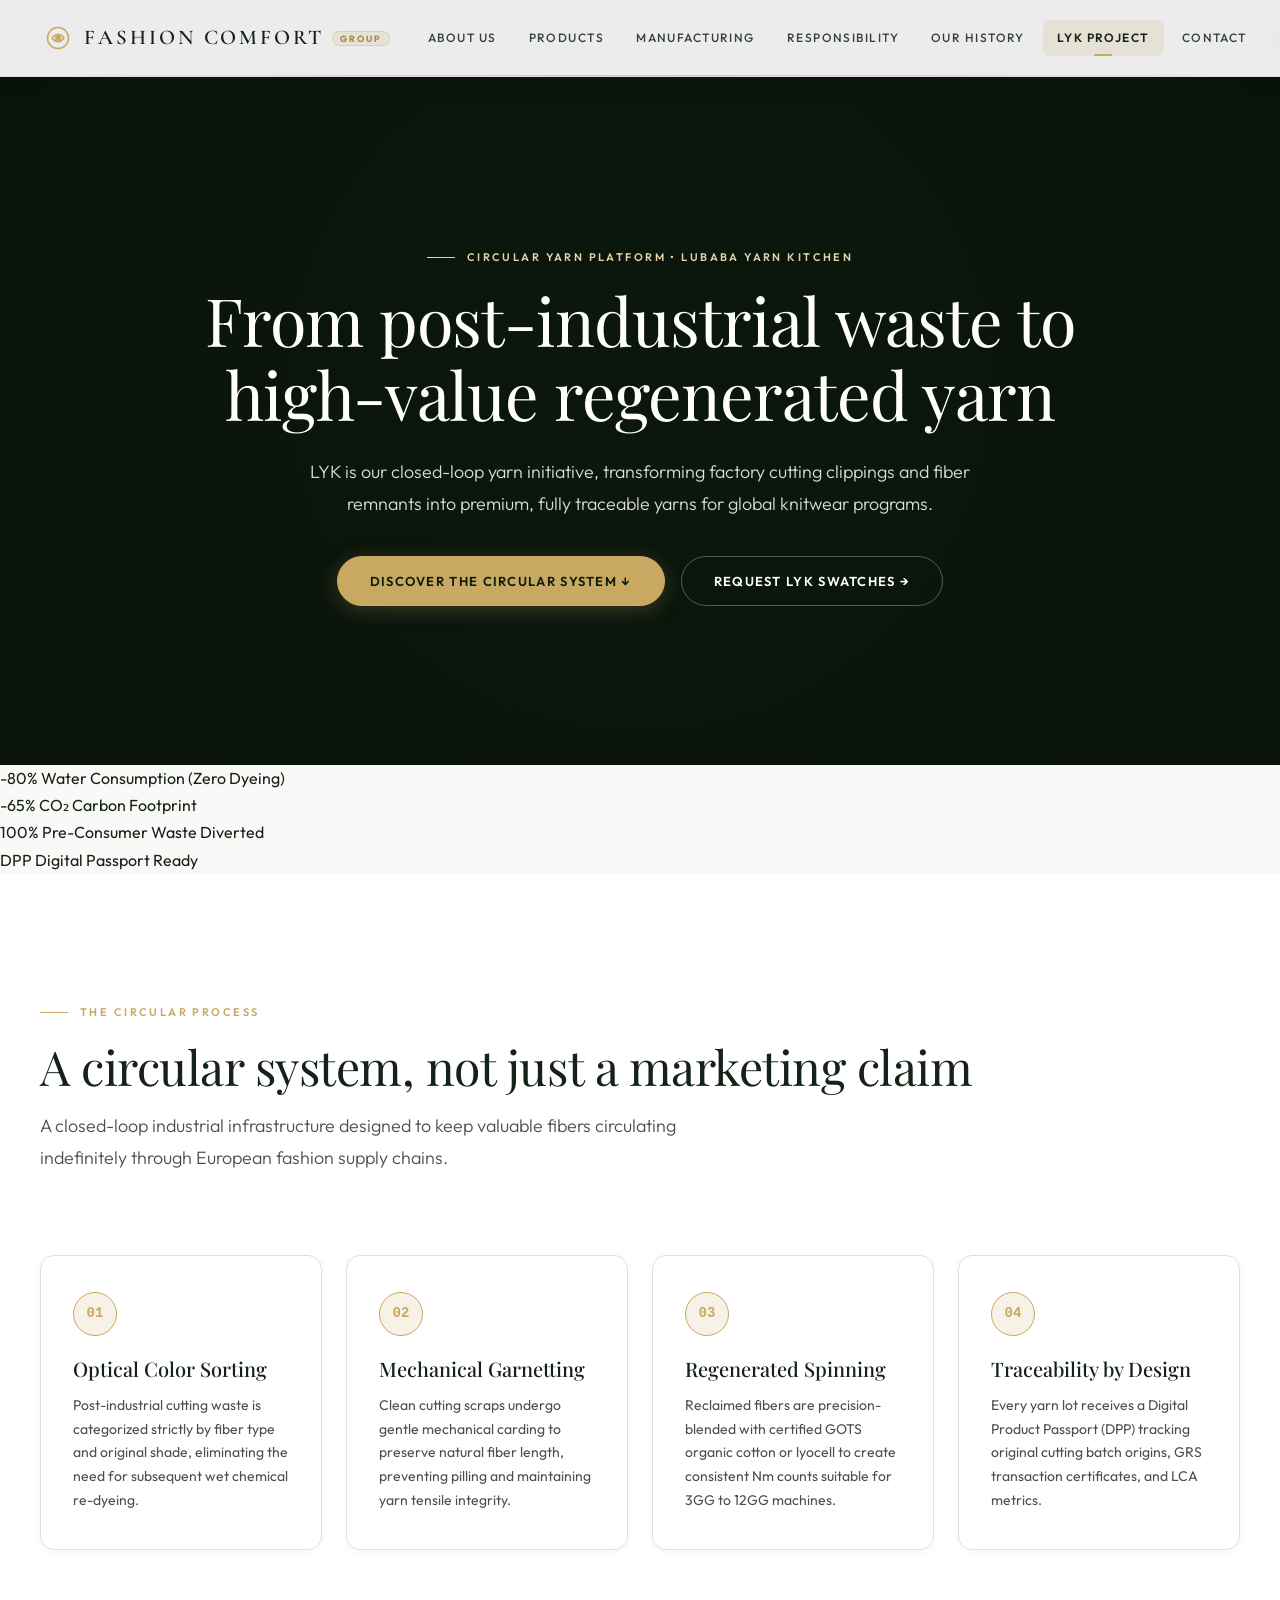
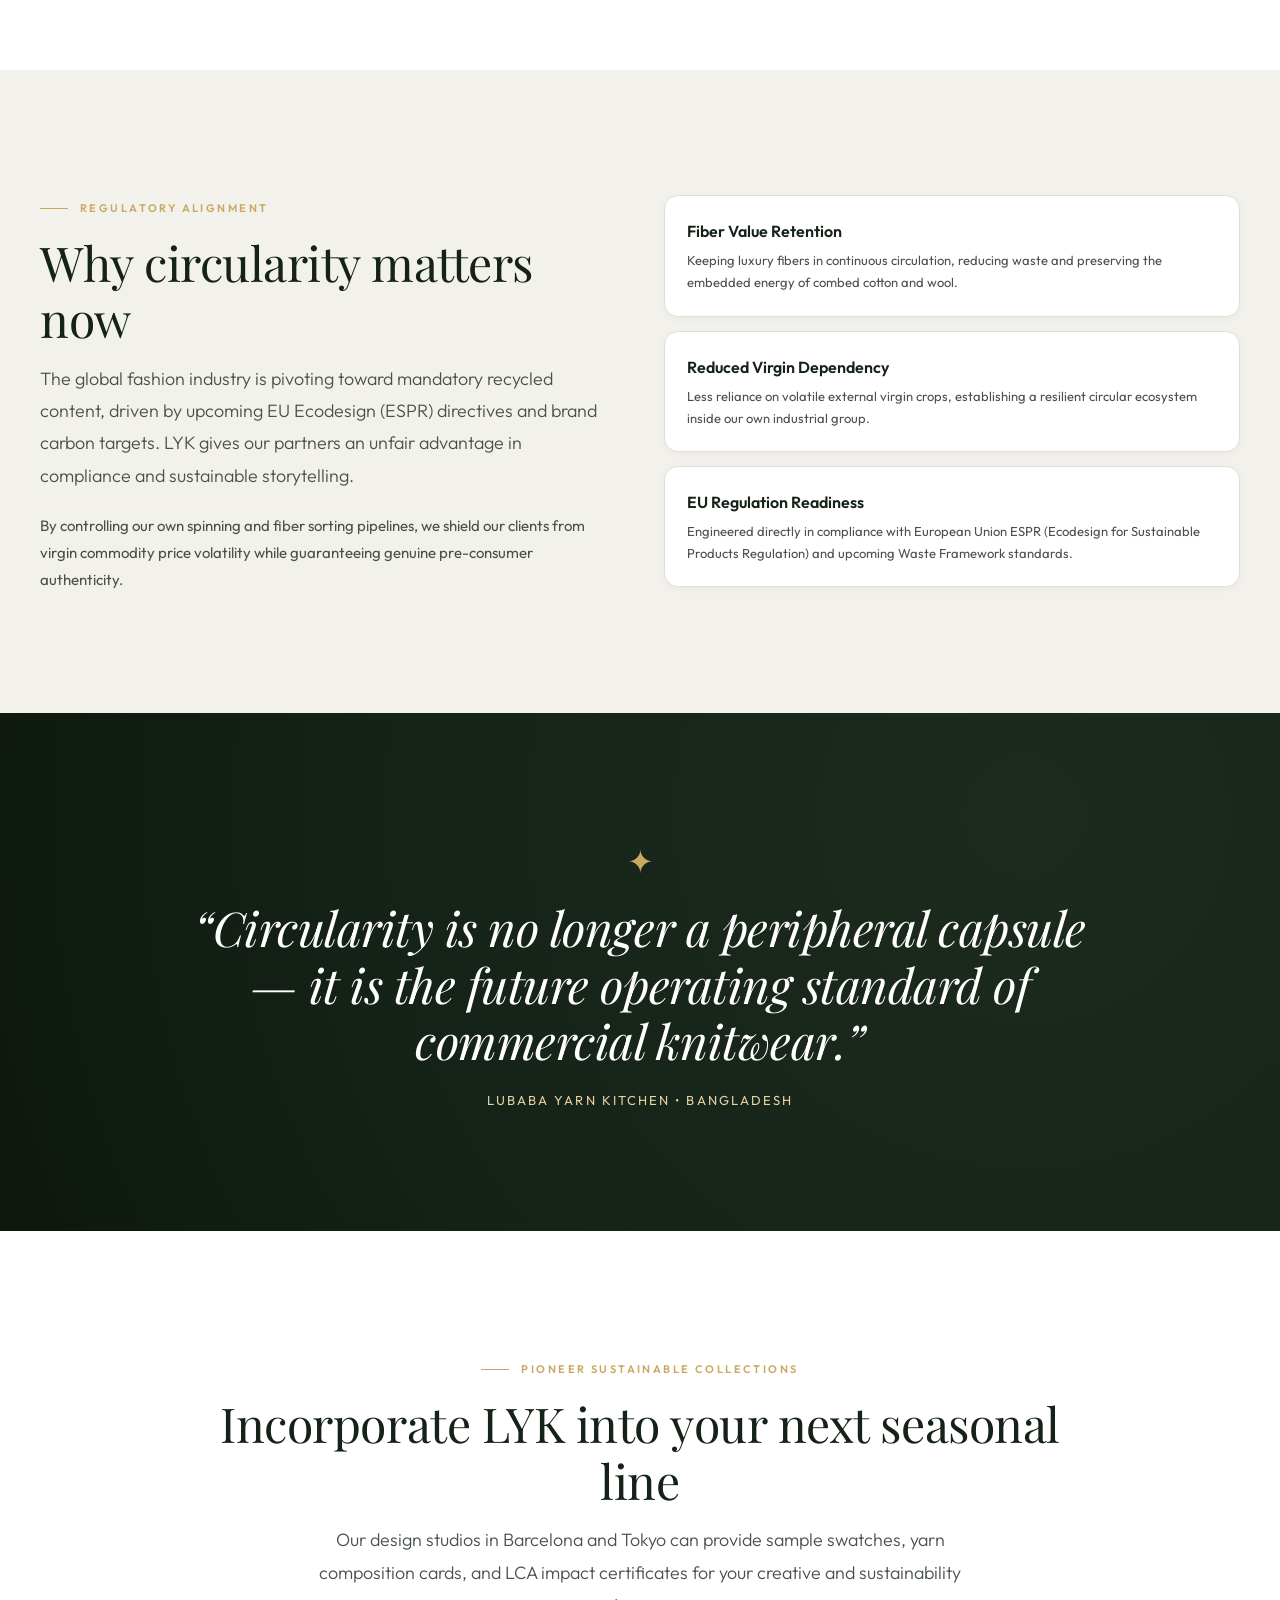
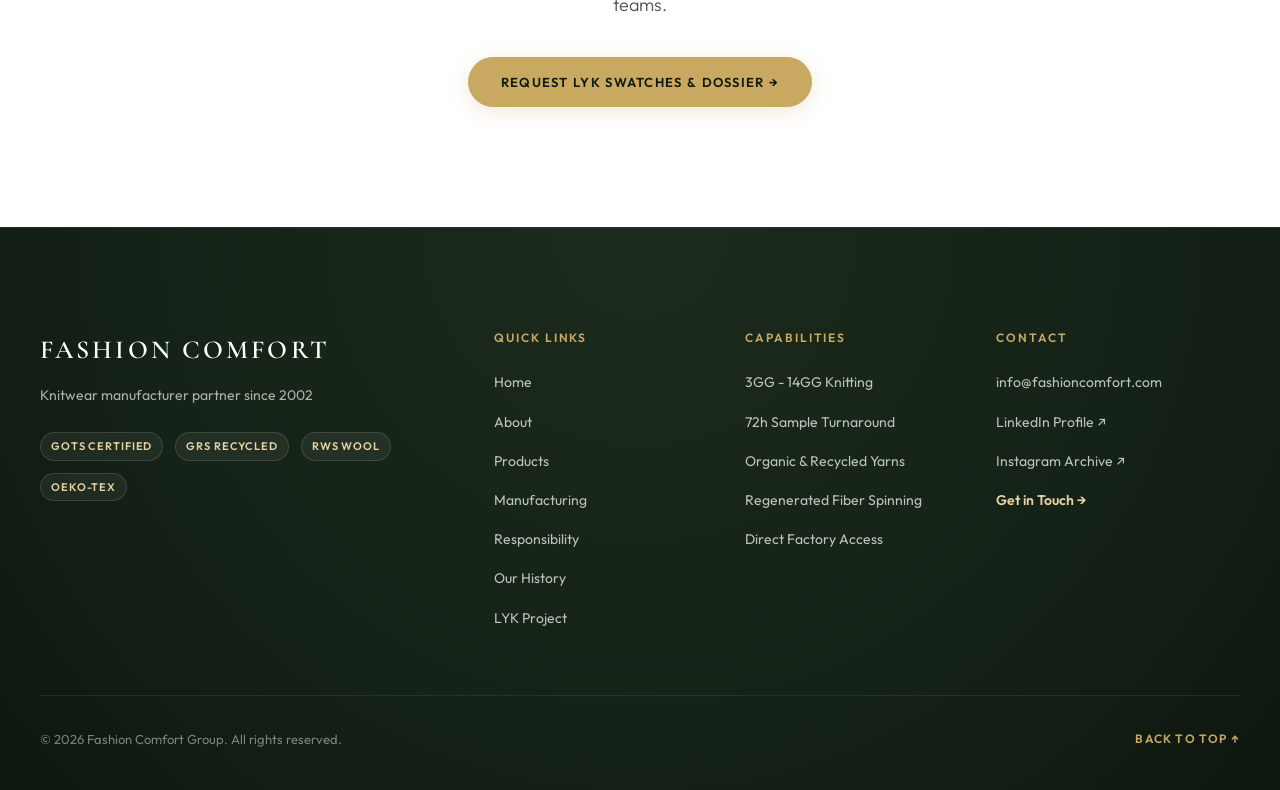
==== LYK Project/index.html @ 7d70deb2 "feat: initialize project structure with multi-page layout, assets, and localization data" ====
<!DOCTYPE html>
<html lang="en">
<head>
  <meta charset="utf-8">
  <meta name="viewport" content="width=device-width, initial-scale=1.0">
  <title>LYK Project | Circular Regenerated Yarn Platform | Fashion Comfort Group</title>
  <meta name="description" content="LYK (Lubaba Yarn Kitchen) — our circular yarn platform transforming post-industrial textile waste into premium, traceable regenerated yarns for global knitwear brands.">
  <link rel="preconnect" href="https://fonts.googleapis.com">
  <link rel="preconnect" href="https://fonts.gstatic.com" crossorigin="">
  <link rel="stylesheet" href="css/design-system.css">
  <style>
    .lyk-hero {
      position: relative;
      min-height: 85vh;
      display: flex;
      align-items: center;
      justify-content: center;
      padding: 160px var(--content-padding) 80px;
      overflow: hidden;
      background: #09130a;
      color: var(--white);
      text-align: center;
    }

    .lyk-hero-video {
      position: absolute;
      inset: 0;
      width: 100%;
      height: 100%;
      object-fit: cover;
      opacity: 0.45;
      z-index: 1;
    }

    .lyk-hero::after {
      content: '';
      position: absolute;
      inset: 0;
      background: radial-gradient(circle at center, rgba(13, 26, 15, 0.5) 0%, rgba(9, 19, 10, 0.9) 100%);
      z-index: 2;
    }

    .lyk-hero-content {
      position: relative;
      z-index: 10;
      max-width: 900px;
      margin: 0 auto;
    }

    .circle-step-badge {
      width: 44px;
      height: 44px;
      border-radius: 50%;
      background: rgba(201, 169, 97, 0.15);
      border: 1px solid var(--gold);
      color: var(--gold);
      display: flex;
      align-items: center;
      justify-content: center;
      font-family: var(--font-mono);
      font-size: 14px;
      font-weight: 700;
      margin-bottom: 16px;
    }
  </style>
</head>

<body data-base-path="">

  <!-- ============================================================ -->
  <!-- NAVIGATION -->
  <!-- ============================================================ -->
  <nav class="ds-nav static" id="navbar">
    <div class="ds-nav-inner">
      <a href="index.html" class="ds-nav-logo-wrap">
        <span class="ds-nav-emblem">
          <svg viewBox="0 0 24 24" fill="none" stroke="currentColor" stroke-width="1.5">
            <circle cx="12" cy="12" r="9" stroke="var(--gold)" stroke-width="1.3"/>
            <path d="M7 12c1.4-2.4 3.2-3 5-3s3.6.6 5 3c-1.4 2.4-3.2 3-5 3s-3.6-.6-5-3z" stroke="var(--gold)" stroke-width="1.3"/>
            <circle cx="12" cy="12" r="1.8" fill="var(--gold)"/>
          </svg>
        </span>
        <span class="ds-nav-logo">Fashion Comfort <span class="ds-logo-sub">GROUP</span></span>
      </a>
      <ul class="ds-nav-links">
        <li><a href="index.html#about" class="ds-nav-link" data-i18n="nav.about">About Us</a></li>
        <li><a href="products.html" class="ds-nav-link" data-i18n="nav.products">Products</a></li>
        <li><a href="manufacturing.html" class="ds-nav-link" data-i18n="nav.manufacturing">Manufacturing</a></li>
        <li><a href="responsibility.html" class="ds-nav-link" data-i18n="nav.responsibility">Responsibility</a></li>
        <li><a href="our-history.html" class="ds-nav-link" data-i18n="nav.history">Our History</a></li>
        <li><a href="lyk.html" class="ds-nav-link active" data-i18n="nav.lyk">LYK Project</a></li>
        <li><a href="index.html#contact" class="ds-nav-link" data-i18n="nav.contact">Contact</a></li>
      </ul>
      <div class="ds-nav-actions">
        <a href="index.html#contact" class="ds-nav-cta">Inquire <span>→</span></a>
        <div class="ds-nav-langs">
          <button class="ds-lang-btn active" onclick="i18n.switchLanguage('en')" data-lang="en">
            <span class="lang-flag"><svg viewBox="0 0 60 30"><clipPath id="sl_en"><circle cx="30" cy="15" r="15"></circle></clipPath><rect width="60" height="30" fill="#012169"></rect><path d="M0,0 L60,30 M60,0 L0,30" stroke="#fff" stroke-width="6"></path><path d="M0,0 L60,30 M60,0 L0,30" stroke="#C8102E" stroke-width="4" clip-path="url(#sl_en)"></path><path d="M30,0V30 M0,15H60" stroke="#fff" stroke-width="10"></path><path d="M30,0V30 M0,15H60" stroke="#C8102E" stroke-width="6"></path></svg></span>
            <span class="lang-code">EN</span>
          </button>
          <button class="ds-lang-btn" onclick="i18n.switchLanguage('es')" data-lang="es">
            <span class="lang-flag"><svg viewBox="0 0 6 4"><rect width="6" height="4" fill="#c60b1e"></rect><rect y="1" width="6" height="2" fill="#ffc400"></rect></svg></span>
            <span class="lang-code">ES</span>
          </button>
          <button class="ds-lang-btn" onclick="i18n.switchLanguage('ja')" data-lang="ja">
            <span class="lang-flag"><svg viewBox="0 0 60 40"><rect width="60" height="40" fill="#fff"></rect><circle cx="30" cy="20" r="12" fill="#bc002d"></circle></svg></span>
            <span class="lang-code">JA</span>
          </button>
        </div>
      </div>
    </div>
  </nav>

  <!-- ============================================================ -->
  <!-- HERO SECTION -->
  <!-- ============================================================ -->
  <header class="lyk-hero">
    <video class="lyk-hero-video" autoplay muted loop playsinline>
      <source src="media/LYK-hero-video.mp4" type="video/mp4">
    </video>
    <div class="lyk-hero-content">
      <div class="ds-eyebrow ds-eyebrow--white" data-i18n="lyk.hero_subtitle">CIRCULAR YARN PLATFORM &bull; LUBABA YARN KITCHEN</div>
      <h1 class="ds-h1" style="color:white;" data-i18n="lyk.hero_h1">From post-industrial waste to high-value regenerated yarn</h1>
      <p class="ds-lead" style="color:rgba(255,255,255,0.85);margin:0 auto 36px;" data-i18n="lyk.hero_intro">LYK is our closed-loop yarn initiative, transforming factory cutting clippings and fiber remnants into premium, fully traceable yarns for global knitwear programs.</p>
      <div class="hero-actions">
        <a href="#system" class="ds-btn ds-btn--gold ds-btn--pill">Discover the Circular System ↓</a>
        <a href="index.html#contact" class="ds-btn ds-btn--ghost-white ds-btn--pill">Request LYK Swatches →</a>
      </div>
    </div>
  </header>

  <!-- ============================================================ -->
  <!-- STATS RIBBON -->
  <!-- ============================================================ -->
  <div class="stats-strip">
    <div class="stats-strip-inner">
      <div>
        <span class="stat-number">-80%</span>
        <span class="stat-label">Water Consumption (Zero Dyeing)</span>
      </div>
      <div>
        <span class="stat-number">-65%</span>
        <span class="stat-label">CO₂ Carbon Footprint</span>
      </div>
      <div>
        <span class="stat-number">100%</span>
        <span class="stat-label">Pre-Consumer Waste Diverted</span>
      </div>
      <div>
        <span class="stat-number">DPP</span>
        <span class="stat-label">Digital Passport Ready</span>
      </div>
    </div>
  </div>

  <!-- ============================================================ -->
  <!-- THE CIRCULAR SYSTEM -->
  <!-- ============================================================ -->
  <section id="system" class="ds-section ds-section--white">
    <div class="ds-container">
      <div class="ds-section-header">
        <div class="ds-eyebrow" data-i18n="lyk.section_system">THE CIRCULAR PROCESS</div>
        <h2 class="ds-h2" data-i18n="lyk.diff_title">A circular system, not just a marketing claim</h2>
        <p class="ds-lead">A closed-loop industrial infrastructure designed to keep valuable fibers circulating indefinitely through European fashion supply chains.</p>
      </div>

      <div class="ds-grid-4">
        <div class="ds-card">
          <div class="circle-step-badge">01</div>
          <h4 class="ds-card-title" data-i18n="lyk.diff_1_title">Optical Color Sorting</h4>
          <p class="ds-card-text">Post-industrial cutting waste is categorized strictly by fiber type and original shade, eliminating the need for subsequent wet chemical re-dyeing.</p>
        </div>
        <div class="ds-card">
          <div class="circle-step-badge">02</div>
          <h4 class="ds-card-title">Mechanical Garnetting</h4>
          <p class="ds-card-text">Clean cutting scraps undergo gentle mechanical carding to preserve natural fiber length, preventing pilling and maintaining yarn tensile integrity.</p>
        </div>
        <div class="ds-card">
          <div class="circle-step-badge">03</div>
          <h4 class="ds-card-title" data-i18n="lyk.diff_3_title">Regenerated Spinning</h4>
          <p class="ds-card-text">Reclaimed fibers are precision-blended with certified GOTS organic cotton or lyocell to create consistent Nm counts suitable for 3GG to 12GG machines.</p>
        </div>
        <div class="ds-card">
          <div class="circle-step-badge">04</div>
          <h4 class="ds-card-title" data-i18n="lyk.diff_2_title">Traceability by Design</h4>
          <p class="ds-card-text">Every yarn lot receives a Digital Product Passport (DPP) tracking original cutting batch origins, GRS transaction certificates, and LCA metrics.</p>
        </div>
      </div>
    </div>
  </section>

  <!-- ============================================================ -->
  <!-- WHY THIS MATTERS (REGULATION & CONTEXT) -->
  <!-- ============================================================ -->
  <section class="ds-section ds-section--stone">
    <div class="ds-container">
      <div class="ds-grid-2">
        <div>
          <div class="ds-eyebrow" data-i18n="lyk.section_context">Regulatory Alignment</div>
          <h2 class="ds-h2" data-i18n="lyk.matters_title">Why circularity matters now</h2>
          <p class="ds-lead" style="margin-bottom:20px;" data-i18n="lyk.problem_text">The global fashion industry is pivoting toward mandatory recycled content, driven by upcoming EU Ecodesign (ESPR) directives and brand carbon targets. LYK gives our partners an unfair advantage in compliance and sustainable storytelling.</p>
          <p class="ds-body">By controlling our own spinning and fiber sorting pipelines, we shield our clients from virgin commodity price volatility while guaranteeing genuine pre-consumer authenticity.</p>
        </div>

        <div style="display:flex;flex-direction:column;gap:14px;">
          <div class="ds-card" style="padding:22px;">
            <h4 style="font-size:16px;font-weight:600;color:var(--primary);margin-bottom:4px;" data-i18n="lyk.matters_1_title">Fiber Value Retention</h4>
            <p style="font-size:13px;color:var(--text-secondary);" data-i18n="lyk.matters_1_text">Keeping luxury fibers in continuous circulation, reducing waste and preserving the embedded energy of combed cotton and wool.</p>
          </div>
          <div class="ds-card" style="padding:22px;">
            <h4 style="font-size:16px;font-weight:600;color:var(--primary);margin-bottom:4px;" data-i18n="lyk.matters_2_title">Reduced Virgin Dependency</h4>
            <p style="font-size:13px;color:var(--text-secondary);" data-i18n="lyk.matters_2_text">Less reliance on volatile external virgin crops, establishing a resilient circular ecosystem inside our own industrial group.</p>
          </div>
          <div class="ds-card" style="padding:22px;">
            <h4 style="font-size:16px;font-weight:600;color:var(--primary);margin-bottom:4px;" data-i18n="lyk.matters_3_title">EU Regulation Readiness</h4>
            <p style="font-size:13px;color:var(--text-secondary);" data-i18n="lyk.matters_3_text">Engineered directly in compliance with European Union ESPR (Ecodesign for Sustainable Products Regulation) and upcoming Waste Framework standards.</p>
          </div>
        </div>
      </div>
    </div>
  </section>

  <!-- ============================================================ -->
  <!-- HIGHLIGHT QUOTE -->
  <!-- ============================================================ -->
  <section class="ds-section ds-section--dark" style="text-align:center;">
    <div class="ds-container-narrow">
      <div style="font-family:var(--font-display);font-size:32px;color:var(--gold);margin-bottom:12px;">✦</div>
      <h2 class="ds-h2" style="color:white;font-style:italic;">&#8220;Circularity is no longer a peripheral capsule — it is the future operating standard of commercial knitwear.&#8221;</h2>
      <p style="font-size:13px;letter-spacing:0.16em;text-transform:uppercase;color:var(--gold-light);margin-top:20px;">LUBABA YARN KITCHEN &bull; BANGLADESH</p>
    </div>
  </section>

  <!-- ============================================================ -->
  <!-- WORK WITH US CTA -->
  <!-- ============================================================ -->
  <section class="ds-section ds-section--white" style="text-align:center;">
    <div class="ds-container-narrow">
      <div class="ds-eyebrow">PIONEER SUSTAINABLE COLLECTIONS</div>
      <h2 class="ds-h2">Incorporate LYK into your next seasonal line</h2>
      <p class="ds-lead" style="margin:0 auto 36px;">Our design studios in Barcelona and Tokyo can provide sample swatches, yarn composition cards, and LCA impact certificates for your creative and sustainability teams.</p>
      <a href="index.html#contact" class="ds-btn ds-btn--gold ds-btn--pill">Request LYK Swatches &amp; Dossier →</a>
    </div>
  </section>

  <!-- ============================================================ -->
  <!-- FOOTER -->
  <!-- ============================================================ -->
  <footer class="ds-footer">
    <div class="ds-footer-inner">
      <div class="ds-footer-brand">
        <p class="ds-footer-logo">Fashion Comfort</p>
        <p class="ds-footer-tagline" data-i18n="footer.tagline">European &amp; international knitwear manufacturing partner established since 2002. Combining creative development with in-house industrial production.</p>
        <div class="ds-footer-badges">
          <span class="ds-footer-badge">GOTS Certified</span>
          <span class="ds-footer-badge">GRS Recycled</span>
          <span class="ds-footer-badge">RWS Wool</span>
          <span class="ds-footer-badge">OEKO-TEX</span>
        </div>
      </div>

      <div>
        <h4 class="ds-footer-heading" data-i18n="common.footer_quick_links">Quick Navigation</h4>
        <ul class="ds-footer-links">
          <li><a href="index.html" data-i18n="common.footer_home">Home</a></li>
          <li><a href="index.html#about" data-i18n="common.footer_about">About Us</a></li>
          <li><a href="products.html" data-i18n="nav.products">Selected Products</a></li>
          <li><a href="manufacturing.html" data-i18n="nav.manufacturing">Manufacturing Facility</a></li>
          <li><a href="responsibility.html" data-i18n="nav.responsibility">Responsibility &amp; ESG</a></li>
          <li><a href="our-history.html" data-i18n="nav.history">Our History</a></li>
          <li><a href="lyk.html" data-i18n="nav.lyk">LYK Circular Project</a></li>
        </ul>
      </div>

      <div>
        <h4 class="ds-footer-heading">Capabilities</h4>
        <ul class="ds-footer-links">
          <li><a href="manufacturing.html">3GG - 14GG Knitting</a></li>
          <li><a href="manufacturing.html">72h Sample Turnaround</a></li>
          <li><a href="responsibility.html">Organic &amp; Recycled Yarns</a></li>
          <li><a href="lyk.html">Regenerated Fiber Spinning</a></li>
          <li><a href="index.html#contact">Direct Factory Access</a></li>
        </ul>
      </div>

      <div>
        <h4 class="ds-footer-heading" data-i18n="common.footer_contact_title">Contact &amp; Connect</h4>
        <ul class="ds-footer-links">
          <li><a href="mailto:info@fashioncomfort.com">info@fashioncomfort.com</a></li>
          <li><a href="https://linkedin.com/company/fashion-comfort-group" target="_blank" rel="noopener">LinkedIn Profile ↗</a></li>
          <li><a href="https://instagram.com/fashioncomfortgroup" target="_blank" rel="noopener">Instagram Archive ↗</a></li>
          <li><a href="index.html#contact" style="color:var(--gold-light);font-weight:600;">Get in Touch →</a></li>
        </ul>
      </div>
    </div>

    <div class="ds-footer-bottom">
      <p data-i18n="footer.copyright">© 2026 Fashion Comfort Group. All rights reserved.</p>
      <a href="#navbar" class="ds-back-to-top">Back to top ↑</a>
    </div>
  </footer>

  <!-- Scripts -->
  <script src="js/main.js"></script>
  <script src="js/mobile-menu.js"></script>
</body>
</html>
---- LYK Project/css/design-system.css ----
/* ============================================================ */
/* FASHION COMFORT GROUP — MASTER LUXURY DESIGN SYSTEM          */
/* European Knitwear Manufacturing Partner Since 2002           */
/* ============================================================ */

@import url('https://fonts.googleapis.com/css2?family=Cormorant+Garamond:ital,wght@0,400;0,500;0,600;1,400;1,600&family=Outfit:wght@300;400;500;600;700&family=Playfair+Display:ital,wght@0,400;0,500;0,600;0,700;1,400;1,600&display=swap');

:root {
  /* Brand Palette */
  --primary: #152217;               /* Deepest Forest Noir */
  --primary-light: #1D2B1F;         /* Rich Alpine Forest */
  --primary-surface: #243527;       /* Soft Forest Slate */
  --charcoal: #2A382C;
  
  /* Luxury Accents */
  --gold: #C9A961;                  /* Champagne Gold */
  --gold-light: #E5D2A5;            /* Soft Cream Gold */
  --gold-dark: #A5863F;             /* Antique Burnished Gold */
  --gold-glow: rgba(201, 169, 97, 0.22);
  --gold-subtle: rgba(201, 169, 97, 0.08);

  /* Neutrals & Surfaces */
  --bg: #F9F9F7;                    /* Organic Pure Cream */
  --bg-stone: #F3F1EC;              /* Warm Alabaster */
  --bg-stone-dark: #EAE6DF;         /* Muted Pebble */
  --white: #FFFFFF;
  --black: #0B130C;

  /* Typography Colors */
  --text-primary: #152217;          /* Near-black Forest */
  --text-secondary: #485249;        /* Balanced Slate */
  --text-muted: #7E8780;            /* Soft Neutral */
  --text-inverse: #FFFFFF;
  --text-inverse-muted: rgba(255, 255, 255, 0.72);

  /* Borders & Dividers */
  --border: #E4DFD6;
  --border-light: rgba(228, 223, 214, 0.65);
  --border-dark: rgba(255, 255, 255, 0.12);
  --border-gold: rgba(201, 169, 97, 0.35);

  /* Fonts */
  --font-display: 'Playfair Display', Georgia, serif;
  --font-serif: 'Cormorant Garamond', Garamond, serif;
  --font-body: 'Outfit', -apple-system, BlinkMacSystemFont, sans-serif;
  --font-mono: 'SF Mono', Consolas, Monaco, monospace;

  /* Layout & Spacing (8px Grid) */
  --max-width: 1240px;
  --max-width-narrow: 920px;
  --content-padding: 40px;
  --space-2xs: 4px;
  --space-xs: 8px;
  --space-sm: 12px;
  --space-md: 16px;
  --space-lg: 24px;
  --space-xl: 32px;
  --space-2xl: 48px;
  --space-3xl: 80px;
  --space-4xl: 120px;

  /* Roundedness */
  --radius-xs: 4px;
  --radius-sm: 8px;
  --radius-md: 14px;
  --radius-lg: 20px;
  --radius-xl: 28px;
  --radius-pill: 9999px;

  /* Elevation & Shadows */
  --shadow-sm: 0 2px 8px rgba(21, 34, 23, 0.04);
  --shadow-md: 0 10px 30px -4px rgba(21, 34, 23, 0.07), 0 2px 8px -2px rgba(21, 34, 23, 0.04);
  --shadow-lg: 0 20px 48px -8px rgba(21, 34, 23, 0.10), 0 4px 16px -2px rgba(21, 34, 23, 0.04);
  --shadow-gold: 0 10px 32px -4px rgba(201, 169, 97, 0.32);
  --shadow-dark: 0 16px 40px rgba(0, 0, 0, 0.35);

  /* Transitions */
  --ease-spring: cubic-bezier(0.16, 1, 0.3, 1);
  --transition-fast: 0.2s ease;
  --transition-base: 0.35s var(--ease-spring);
  --transition-slow: 0.6s var(--ease-spring);
}

/* ============================================================ */
/* BASE RESETS & SCROLLBAR                                      */
/* ============================================================ */
*, *::before, *::after {
  margin: 0;
  padding: 0;
  box-sizing: border-box;
}

html {
  scroll-behavior: smooth;
  scroll-padding-top: 90px;
  -webkit-text-size-adjust: 100%;
}

body {
  font-family: var(--font-body);
  font-size: 16px;
  line-height: 1.7;
  color: var(--text-primary);
  background-color: var(--bg);
  -webkit-font-smoothing: antialiased;
  -moz-osx-font-smoothing: grayscale;
  overflow-x: hidden;
}

::selection {
  background-color: var(--gold);
  color: #0b130c;
}

img, video {
  max-width: 100%;
  height: auto;
  display: block;
}

a {
  color: inherit;
  text-decoration: none;
  transition: all var(--transition-fast);
}

button {
  font-family: inherit;
  border: none;
  background: none;
  cursor: pointer;
}

/* Custom Scrollbar */
::-webkit-scrollbar {
  width: 8px;
}
::-webkit-scrollbar-track {
  background: var(--bg-stone);
}
::-webkit-scrollbar-thumb {
  background: #C4BFB5;
  border-radius: 4px;
}
::-webkit-scrollbar-thumb:hover {
  background: var(--gold);
}

/* ============================================================ */
/* ============================================================ */
/* FULL-WIDTH MODERN LUXURY NAVIGATION                          */
/* ============================================================ */
.ds-nav {
  position: fixed;
  top: 0;
  left: 0;
  right: 0;
  width: 100%;
  z-index: 1000;
  padding: 0;
  border-radius: 0;
  transform: none;
  transition: background-color 0.35s cubic-bezier(0.16, 1, 0.3, 1),
              border-color 0.35s cubic-bezier(0.16, 1, 0.3, 1),
              box-shadow 0.35s cubic-bezier(0.16, 1, 0.3, 1),
              backdrop-filter 0.35s cubic-bezier(0.16, 1, 0.3, 1);
  backdrop-filter: blur(20px) saturate(180%);
  -webkit-backdrop-filter: blur(20px) saturate(180%);
}

/* Subtle Golden Edge Highlight Line at the very bottom */
.ds-nav::after {
  content: '';
  position: absolute;
  bottom: 0;
  left: 0;
  right: 0;
  height: 1px;
  background: linear-gradient(90deg, 
    transparent 0%, 
    rgba(201, 169, 97, 0.25) 20%, 
    rgba(201, 169, 97, 0.75) 50%, 
    rgba(201, 169, 97, 0.25) 80%, 
    transparent 100%);
  pointer-events: none;
  opacity: 0.55;
  transition: opacity 0.35s ease;
}

/* Hero transparent / dark glass state (Home & Dark Hero pages) */
.ds-nav:not(.static):not(.scrolled) {
  background: rgba(9, 19, 10, 0.68);
  border-bottom: 1px solid rgba(255, 255, 255, 0.09);
  box-shadow: 0 8px 32px rgba(0, 0, 0, 0.22);
}

.ds-nav:not(.static):not(.scrolled)::after {
  opacity: 0.5;
}

.ds-nav:not(.static):not(.scrolled) .ds-nav-logo {
  color: var(--white);
}

.ds-nav:not(.static):not(.scrolled) .ds-nav-link {
  color: rgba(255, 255, 255, 0.82);
}

.ds-nav:not(.static):not(.scrolled) .ds-nav-link:hover {
  color: #FFFFFF;
  background: rgba(255, 255, 255, 0.06);
}

.ds-nav:not(.static):not(.scrolled) .ds-nav-link.active {
  color: #FFFFFF;
  background: rgba(201, 169, 97, 0.16);
}

.ds-nav:not(.static):not(.scrolled) .ds-nav-langs {
  background: rgba(255, 255, 255, 0.06);
  border-color: rgba(255, 255, 255, 0.14);
}

.ds-nav:not(.static):not(.scrolled) .ds-lang-btn {
  color: rgba(255, 255, 255, 0.75);
}

.ds-nav:not(.static):not(.scrolled) .ds-lang-btn:hover {
  color: #FFFFFF;
}

.ds-nav:not(.static):not(.scrolled) .ds-lang-btn.active {
  background: var(--gold);
  color: #0E1810;
  box-shadow: 0 2px 8px rgba(0, 0, 0, 0.3);
}

.ds-nav:not(.static):not(.scrolled) .ds-hamburger {
  border-color: rgba(255, 255, 255, 0.2);
  background: rgba(255, 255, 255, 0.08);
}

.ds-nav:not(.static):not(.scrolled) .ds-hamburger span {
  background: var(--white);
}

/* Scrolled or Static State — Frosted Modern Luxury White Glass */
.ds-nav.scrolled,
.ds-nav.static {
  background: rgba(255, 255, 255, 0.92);
  border-bottom: 1px solid rgba(21, 34, 23, 0.08);
  box-shadow: 0 8px 30px -6px rgba(21, 34, 23, 0.07),
              0 1px 3px rgba(21, 34, 23, 0.02);
}

.ds-nav.scrolled::after,
.ds-nav.static::after {
  opacity: 0.85;
  background: linear-gradient(90deg, 
    transparent 0%, 
    rgba(201, 169, 97, 0.2) 15%, 
    rgba(201, 169, 97, 0.65) 50%, 
    rgba(201, 169, 97, 0.2) 85%, 
    transparent 100%);
}

.ds-nav.scrolled .ds-nav-logo,
.ds-nav.static .ds-nav-logo {
  color: var(--primary);
}

.ds-nav.scrolled .ds-nav-link,
.ds-nav.static .ds-nav-link {
  color: #334237;
}

.ds-nav.scrolled .ds-nav-link:hover,
.ds-nav.static .ds-nav-link:hover {
  color: var(--gold-dark);
  background: rgba(201, 169, 97, 0.1);
}

.ds-nav.scrolled .ds-nav-link.active,
.ds-nav.static .ds-nav-link.active {
  color: var(--primary);
  background: rgba(201, 169, 97, 0.16);
  font-weight: 600;
}

.ds-nav.scrolled .ds-nav-langs,
.ds-nav.static .ds-nav-langs {
  background: rgba(21, 34, 23, 0.04);
  border-color: rgba(21, 34, 23, 0.1);
}

.ds-nav.scrolled .ds-lang-btn,
.ds-nav.static .ds-lang-btn {
  color: #556358;
}

.ds-nav.scrolled .ds-lang-btn:hover,
.ds-nav.static .ds-lang-btn:hover {
  color: var(--primary);
}

.ds-nav.scrolled .ds-lang-btn.active,
.ds-nav.static .ds-lang-btn.active {
  background: var(--gold);
  color: #152217;
  font-weight: 700;
  box-shadow: 0 2px 8px rgba(201, 169, 97, 0.35);
}

.ds-nav.scrolled .ds-hamburger,
.ds-nav.static .ds-hamburger {
  border-color: rgba(21, 34, 23, 0.15);
  background: rgba(21, 34, 23, 0.04);
}

.ds-nav.scrolled .ds-hamburger span,
.ds-nav.static .ds-hamburger span {
  background: var(--text-primary);
}

/* Inner Layout */
.ds-nav-inner {
  max-width: 1440px;
  width: 100%;
  margin: 0 auto;
  padding: 0 clamp(20px, 3.5vw, 44px);
  height: 76px;
  display: flex;
  justify-content: space-between;
  align-items: center;
  gap: 24px;
  transition: height 0.35s cubic-bezier(0.16, 1, 0.3, 1);
}

.ds-nav.scrolled .ds-nav-inner {
  height: 66px;
}

/* Brand Logo */
.ds-nav-logo-wrap {
  display: flex;
  align-items: center;
  gap: 12px;
  text-decoration: none;
  flex-shrink: 0;
}

.ds-nav-emblem {
  width: 28px;
  height: 28px;
  display: inline-flex;
  align-items: center;
  justify-content: center;
  color: var(--gold);
  flex-shrink: 0;
  transition: transform 0.35s cubic-bezier(0.16, 1, 0.3, 1);
}

.ds-nav-logo-wrap:hover .ds-nav-emblem {
  transform: rotate(18deg) scale(1.1);
}

.ds-nav-logo {
  font-family: var(--font-serif);
  font-size: 21px;
  font-weight: 600;
  letter-spacing: 0.14em;
  text-transform: uppercase;
  display: flex;
  align-items: center;
  gap: 8px;
  transition: color var(--transition-fast);
}

.ds-nav-logo span.ds-logo-sub {
  font-family: var(--font-body);
  font-size: 9px;
  font-weight: 700;
  letter-spacing: 0.22em;
  color: var(--gold-dark);
  background: rgba(201, 169, 97, 0.14);
  border: 1px solid rgba(201, 169, 97, 0.35);
  border-radius: 999px;
  padding: 2px 7px;
  line-height: 1;
}

/* Navigation Links */
.ds-nav-links {
  display: flex;
  gap: 4px;
  list-style: none;
  margin: 0 auto;
  align-items: center;
}

.ds-nav-link {
  position: relative;
  font-family: var(--font-body);
  font-size: 12px;
  font-weight: 500;
  text-transform: uppercase;
  letter-spacing: 0.12em;
  padding: 8px 14px;
  border-radius: 6px;
  transition: all 0.25s cubic-bezier(0.16, 1, 0.3, 1);
  display: inline-flex;
  align-items: center;
  white-space: nowrap;
}

/* Elegant Underline Indicator on Hover & Active */
.ds-nav-link::after {
  content: '';
  position: absolute;
  bottom: 0px;
  left: 50%;
  transform: translateX(-50%) scaleX(0);
  width: 18px;
  height: 2px;
  background: var(--gold);
  border-radius: 2px;
  transition: transform 0.25s cubic-bezier(0.16, 1, 0.3, 1), opacity 0.25s ease;
  opacity: 0;
}

.ds-nav-link:hover::after,
.ds-nav-link.active::after {
  transform: translateX(-50%) scaleX(1);
  opacity: 1;
}

/* Right-side utilities (CTA + Segmented Languages) */
.ds-nav-actions {
  display: flex;
  align-items: center;
  gap: 12px;
  flex-shrink: 0;
}

/* Inquire CTA Button */
.ds-nav-cta {
  display: inline-flex;
  align-items: center;
  gap: 7px;
  padding: 8px 18px;
  border-radius: 999px;
  font-family: var(--font-body);
  font-size: 11.5px;
  font-weight: 700;
  letter-spacing: 0.12em;
  text-transform: uppercase;
  background: linear-gradient(135deg, var(--gold) 0%, var(--gold-dark) 100%);
  color: #0E1810 !important;
  box-shadow: 0 4px 14px rgba(201, 169, 97, 0.3);
  transition: all 0.25s cubic-bezier(0.16, 1, 0.3, 1);
  text-decoration: none;
  white-space: nowrap;
}

.ds-nav-cta:hover {
  transform: translateY(-2px);
  box-shadow: 0 6px 20px rgba(201, 169, 97, 0.45);
  filter: brightness(1.05);
}

.ds-nav-cta span {
  display: inline-block;
  transition: transform 0.25s ease;
}

.ds-nav-cta:hover span {
  transform: translateX(3px);
}

/* Language Switcher — Segmented Glass Pill */
.ds-nav-langs {
  display: flex;
  padding: 3px;
  border-radius: 999px;
  border: 1px solid;
  align-items: center;
  gap: 2px;
  transition: all 0.3s ease;
}

.ds-lang-btn {
  border: none !important;
  background: transparent;
  padding: 4px 8px;
  border-radius: 999px;
  display: inline-flex;
  align-items: center;
  gap: 4px;
  cursor: pointer;
  transition: all 0.2s ease;
}

.lang-flag {
  width: 14px;
  height: 9.5px;
  display: flex;
  align-items: center;
  border-radius: 2px;
  overflow: hidden;
  flex-shrink: 0;
}

.lang-flag svg {
  width: 100%;
  height: 100%;
  display: block;
}

.lang-code {
  font-size: 10.5px;
  font-weight: 600;
  letter-spacing: 0.08em;
}

/* Hamburger & Mobile Menu Button */
.ds-hamburger {
  display: none;
  width: 40px;
  height: 40px;
  border-radius: 50%;
  border: 1px solid;
  padding: 0;
  align-items: center;
  justify-content: center;
  flex-direction: column;
  gap: 5px;
  cursor: pointer;
  transition: all 0.25s ease;
  z-index: 1002;
}

.ds-hamburger span {
  display: block;
  height: 2px;
  border-radius: 2px;
  transition: all 0.3s cubic-bezier(0.16, 1, 0.3, 1);
}

.ds-hamburger span:nth-child(1) {
  width: 18px;
}

.ds-hamburger span:nth-child(2) {
  width: 12px;
  margin-left: auto;
  margin-right: 10px;
}

.ds-hamburger span:nth-child(3) {
  display: none;
}

.ds-hamburger:hover span:nth-child(2) {
  width: 18px;
  margin-right: 0;
}

.ds-hamburger.open {
  background: var(--gold) !important;
  border-color: var(--gold) !important;
}

.ds-hamburger.open span:nth-child(1) {
  width: 16px;
  transform: translateY(3.5px) rotate(45deg);
  background: #0E1810 !important;
}

.ds-hamburger.open span:nth-child(2) {
  width: 16px;
  margin-right: 0;
  transform: translateY(-3.5px) rotate(-45deg);
  background: #0E1810 !important;
}

@media (max-width: 1100px) {
  .ds-hamburger {
    display: flex;
  }
  .ds-nav-links {
    display: none;
  }
  .ds-nav-cta {
    display: none;
  }
}

@media (max-width: 768px) {
  .ds-nav-inner {
    height: 64px;
    padding: 0 16px;
  }
  .ds-nav.scrolled .ds-nav-inner {
    height: 58px;
  }
  .ds-nav-logo {
    font-size: 18px;
  }
  .ds-nav-logo span.ds-logo-sub {
    font-size: 8px;
    padding: 2px 5px;
  }
  .ds-nav-langs {
    display: none;
  }
}

/* ============================================================ */
/* LUXURY TYPOGRAPHY SYSTEM                                    */
/* ============================================================ */
.ds-eyebrow {
  display: inline-flex;
  align-items: center;
  gap: 12px;
  font-family: var(--font-body);
  font-size: 11px;
  font-weight: 600;
  letter-spacing: 0.22em;
  text-transform: uppercase;
  color: var(--gold);
  margin-bottom: var(--space-md);
}

.ds-eyebrow::before {
  content: '';
  display: inline-block;
  width: 28px;
  height: 1px;
  background: var(--gold);
}

.ds-eyebrow--dark {
  color: var(--primary);
}

.ds-eyebrow--dark::before {
  background: var(--primary);
}

.ds-eyebrow--white {
  color: var(--gold-light);
}

.ds-eyebrow--white::before {
  background: var(--gold-light);
}

.ds-h1 {
  font-family: var(--font-display);
  font-size: clamp(34px, 5.2vw, 68px);
  font-weight: 400;
  line-height: 1.12;
  letter-spacing: -0.015em;
  color: var(--text-primary);
  margin-bottom: var(--space-lg);
}

.ds-h1 em {
  font-family: var(--font-serif);
  font-style: italic;
  color: var(--gold-dark);
}

.ds-h2 {
  font-family: var(--font-display);
  font-size: clamp(28px, 3.8vw, 48px);
  font-weight: 400;
  line-height: 1.18;
  letter-spacing: -0.01em;
  color: var(--text-primary);
  margin-bottom: var(--space-md);
}

.ds-h2 em {
  font-family: var(--font-serif);
  font-style: italic;
  color: var(--gold-dark);
}

.ds-h3 {
  font-family: var(--font-display);
  font-size: clamp(20px, 2.4vw, 28px);
  font-weight: 500;
  line-height: 1.25;
  color: var(--text-primary);
  margin-bottom: var(--space-sm);
}

.ds-lead {
  font-size: clamp(16px, 1.4vw, 19px);
  line-height: 1.8;
  font-weight: 300;
  color: var(--text-secondary);
  max-width: 680px;
}

.ds-body {
  font-size: 15px;
  line-height: 1.8;
  color: var(--text-secondary);
}

.ds-muted {
  color: var(--text-muted);
}

/* ============================================================ */
/* BUTTONS & PILLS                                              */
/* ============================================================ */
.ds-btn {
  display: inline-flex;
  align-items: center;
  justify-content: center;
  gap: 10px;
  padding: 14px 34px;
  font-family: var(--font-body);
  font-size: 13px;
  font-weight: 600;
  letter-spacing: 0.1em;
  text-transform: uppercase;
  text-decoration: none;
  border-radius: var(--radius-xs);
  cursor: pointer;
  transition: all var(--transition-base);
  position: relative;
  overflow: hidden;
}

.ds-btn::after {
  content: '';
  position: absolute;
  inset: 0;
  background: linear-gradient(90deg, transparent, rgba(255,255,255,0.2), transparent);
  transform: translateX(-100%);
  transition: transform 0.6s ease;
}

.ds-btn:hover::after {
  transform: translateX(100%);
}

.ds-btn--gold {
  background: var(--gold);
  color: #0d1a0f;
  border: 1px solid var(--gold);
  box-shadow: 0 4px 20px rgba(201, 169, 97, 0.25);
}

.ds-btn--gold:hover {
  background: var(--gold-light);
  transform: translateY(-2px);
  box-shadow: 0 8px 30px rgba(201, 169, 97, 0.4);
}

.ds-btn--primary {
  background: var(--primary);
  color: var(--white);
  border: 1px solid var(--primary);
}

.ds-btn--primary:hover {
  background: var(--primary-light);
  transform: translateY(-2px);
  box-shadow: var(--shadow-md);
}

.ds-btn--ghost {
  background: transparent;
  color: var(--text-primary);
  border: 1px solid var(--border);
}

.ds-btn--ghost:hover {
  border-color: var(--primary);
  background: var(--white);
  transform: translateY(-2px);
}

.ds-btn--ghost-white {
  background: transparent;
  color: var(--white);
  border: 1px solid rgba(255, 255, 255, 0.3);
}

.ds-btn--ghost-white:hover {
  border-color: var(--gold);
  color: var(--gold-light);
  background: rgba(255, 255, 255, 0.05);
  transform: translateY(-2px);
}

.ds-btn--white {
  background: var(--white);
  color: var(--primary);
  border: 1px solid var(--white);
  box-shadow: var(--shadow-sm);
}

.ds-btn--white:hover {
  background: var(--bg-stone);
  transform: translateY(-2px);
  box-shadow: var(--shadow-md);
}

/* Rounded Pill Variant */
.ds-btn--pill {
  border-radius: var(--radius-pill);
  padding: 13px 32px;
}

/* ============================================================ */
/* SECTIONS & CONTAINERS                                        */
/* ============================================================ */
.ds-section {
  padding: var(--space-4xl) var(--content-padding);
  position: relative;
}

.ds-section--tight {
  padding: var(--space-3xl) var(--content-padding);
}

.ds-section--white {
  background: var(--white);
}

.ds-section--stone {
  background: var(--bg-stone);
}

.ds-section--dark {
  background: radial-gradient(circle at 80% 20%, #1D2B1F 0%, #152217 60%, #0d170e 100%);
  color: var(--white);
}

.ds-section--dark .ds-h2,
.ds-section--dark .ds-h3 {
  color: var(--white);
}

.ds-section--dark .ds-lead,
.ds-section--dark .ds-body {
  color: rgba(255, 255, 255, 0.75);
}

.ds-container {
  max-width: var(--max-width);
  margin: 0 auto;
}

.ds-container-narrow {
  max-width: var(--max-width-narrow);
  margin: 0 auto;
}

.ds-section-header {
  margin-bottom: var(--space-3xl);
}

.ds-section-header.text-center {
  text-align: center;
}

.ds-section-header.text-center .ds-lead {
  margin-left: auto;
  margin-right: auto;
}

/* Divider Lines */
.ds-divider {
  width: 100%;
  height: 1px;
  background: linear-gradient(90deg, transparent, var(--border), transparent);
  margin: var(--space-3xl) 0;
}

.ds-divider--gold {
  background: linear-gradient(90deg, transparent, var(--gold), transparent);
}

/* ============================================================ */
/* GRIDS                                                        */
/* ============================================================ */
.ds-grid-2 {
  display: grid;
  grid-template-columns: repeat(2, 1fr);
  gap: var(--space-2xl);
  align-items: center;
}

.ds-grid-3 {
  display: grid;
  grid-template-columns: repeat(3, 1fr);
  gap: var(--space-xl);
}

.ds-grid-4 {
  display: grid;
  grid-template-columns: repeat(4, 1fr);
  gap: var(--space-lg);
}

.ds-grid-cards {
  display: grid;
  grid-template-columns: repeat(auto-fit, minmax(280px, 1fr));
  gap: var(--space-lg);
}

@media (max-width: 992px) {
  .ds-grid-2,
  .ds-grid-3,
  .ds-grid-4 {
    grid-template-columns: 1fr;
    gap: var(--space-xl);
  }
}

/* ============================================================ */
/* CARDS & PANELS                                               */
/* ============================================================ */
.ds-card {
  background: var(--white);
  border: 1px solid var(--border);
  border-radius: var(--radius-md);
  padding: 36px 32px;
  position: relative;
  overflow: hidden;
  transition: transform var(--transition-base), box-shadow var(--transition-base), border-color var(--transition-base);
  box-shadow: var(--shadow-sm);
}

.ds-card::before {
  content: '';
  position: absolute;
  top: 0;
  left: 0;
  right: 0;
  height: 3px;
  background: linear-gradient(90deg, var(--gold), var(--gold-light));
  transform: scaleX(0);
  transform-origin: left;
  transition: transform var(--transition-base);
}

.ds-card:hover {
  transform: translateY(-6px);
  box-shadow: var(--shadow-lg);
  border-color: rgba(201, 169, 97, 0.4);
}

.ds-card:hover::before {
  transform: scaleX(1);
}

.ds-card--stone {
  background: var(--bg-stone);
}

.ds-card--dark {
  background: rgba(255, 255, 255, 0.04);
  border: 1px solid rgba(255, 255, 255, 0.12);
  backdrop-filter: blur(12px);
  color: var(--white);
}

.ds-card--dark:hover {
  background: rgba(255, 255, 255, 0.08);
  border-color: var(--gold);
}

.ds-card-icon {
  width: 52px;
  height: 52px;
  border-radius: var(--radius-sm);
  background: var(--bg-stone);
  color: var(--primary);
  display: flex;
  align-items: center;
  justify-content: center;
  margin-bottom: var(--space-lg);
  font-size: 22px;
  border: 1px solid var(--border);
  transition: all var(--transition-fast);
}

.ds-card:hover .ds-card-icon {
  background: var(--gold);
  color: #0d1a0f;
  border-color: var(--gold);
  transform: scale(1.05);
}

.ds-card-title {
  font-family: var(--font-display);
  font-size: 20px;
  font-weight: 500;
  margin-bottom: var(--space-xs);
  color: var(--text-primary);
}

.ds-card--dark .ds-card-title {
  color: var(--white);
}

.ds-card-text {
  font-size: 14px;
  line-height: 1.7;
  color: var(--text-secondary);
}

.ds-card--dark .ds-card-text {
  color: rgba(255, 255, 255, 0.72);
}

/* Stat Card */
.ds-stat-card {
  text-align: center;
  padding: 32px 24px;
  background: var(--white);
  border: 1px solid var(--border);
  border-radius: var(--radius-md);
  box-shadow: var(--shadow-sm);
  transition: all var(--transition-base);
}

.ds-stat-card:hover {
  transform: translateY(-4px);
  box-shadow: var(--shadow-md);
  border-color: var(--gold);
}

.ds-stat-num {
  font-family: var(--font-display);
  font-size: clamp(36px, 4vw, 54px);
  font-weight: 600;
  line-height: 1;
  color: var(--primary);
  margin-bottom: 8px;
}

.ds-stat-num em {
  font-style: normal;
  color: var(--gold);
}

.ds-stat-label {
  font-size: 13px;
  font-weight: 600;
  text-transform: uppercase;
  letter-spacing: 0.12em;
  color: var(--text-muted);
}

/* ============================================================ */
/* HERO PATTERNS                                                */
/* ============================================================ */
.hero-editorial {
  position: relative;
  min-height: 80vh;
  display: flex;
  align-items: center;
  justify-content: center;
  overflow: hidden;
  padding: 160px var(--content-padding) 100px;
  background: linear-gradient(135deg, #09130a 0%, #152217 50%, #1D2B1F 100%);
  color: var(--white);
}

.hero-editorial::before {
  content: '';
  position: absolute;
  inset: 0;
  background: radial-gradient(ellipse at center, transparent 20%, rgba(0, 0, 0, 0.6) 100%);
  z-index: 1;
}

.hero-editorial .hero-inner {
  position: relative;
  z-index: 2;
  max-width: 960px;
  text-align: center;
  margin: 0 auto;
}

.hero-editorial .ds-h1 {
  color: var(--white);
  margin-bottom: 24px;
}

.hero-editorial .ds-lead {
  color: rgba(255, 255, 255, 0.78);
  margin: 0 auto 36px;
}

.hero-actions {
  display: flex;
  gap: 16px;
  justify-content: center;
  align-items: center;
  flex-wrap: wrap;
}

/* ============================================================ */
/* PRODUCT SHOWCASE & ARCHIVE                                   */
/* ============================================================ */
.feed-filters-wrap {
  margin-bottom: var(--space-2xl);
  overflow-x: auto;
  -webkit-overflow-scrolling: touch;
  scrollbar-width: none;
  padding: 4px 0 12px;
}

.feed-filters-wrap::-webkit-scrollbar {
  display: none;
}

.feed-filters {
  display: inline-flex;
  gap: 8px;
  background: var(--bg-stone);
  padding: 6px;
  border-radius: var(--radius-pill);
  border: 1px solid var(--border);
}

.feed-tab {
  padding: 8px 20px;
  border-radius: var(--radius-pill);
  font-size: 12px;
  font-weight: 600;
  text-transform: uppercase;
  letter-spacing: 0.08em;
  color: var(--text-secondary);
  transition: all var(--transition-fast);
  white-space: nowrap;
}

.feed-tab:hover {
  color: var(--primary);
}

.feed-tab.active {
  background: var(--primary);
  color: var(--white);
  box-shadow: 0 2px 10px rgba(21, 34, 23, 0.2);
}

.feed-grid {
  display: grid;
  grid-template-columns: repeat(auto-fill, minmax(280px, 1fr));
  gap: 24px;
}

.product-card {
  background: var(--white);
  border: 1px solid var(--border);
  border-radius: var(--radius-md);
  overflow: hidden;
  position: relative;
  transition: transform var(--transition-base), box-shadow var(--transition-base), border-color var(--transition-base);
  box-shadow: var(--shadow-sm);
  display: flex;
  flex-direction: column;
}

.product-card:hover {
  transform: translateY(-8px);
  box-shadow: var(--shadow-lg);
  border-color: var(--gold);
}

.product-media {
  position: relative;
  aspect-ratio: 3/4;
  overflow: hidden;
  background: var(--bg-stone);
}

.product-media img {
  width: 100%;
  height: 100%;
  object-fit: cover;
  transition: transform var(--transition-slow);
}

.product-card:hover .product-media img {
  transform: scale(1.06);
}

.product-brand-badge {
  position: absolute;
  top: 14px;
  left: 14px;
  background: rgba(21, 34, 23, 0.82);
  backdrop-filter: blur(8px);
  -webkit-backdrop-filter: blur(8px);
  color: var(--white);
  font-size: 10px;
  font-weight: 700;
  letter-spacing: 0.14em;
  text-transform: uppercase;
  padding: 5px 12px;
  border-radius: var(--radius-pill);
  border: 1px solid rgba(255, 255, 255, 0.15);
  z-index: 2;
}

.product-info {
  padding: 22px 20px 24px;
  display: flex;
  flex-direction: column;
  flex-grow: 1;
}

.product-title {
  font-family: var(--font-display);
  font-size: 17px;
  font-weight: 500;
  color: var(--text-primary);
  line-height: 1.35;
  margin-bottom: 8px;
}

.product-ref {
  font-family: var(--font-mono);
  font-size: 11px;
  color: var(--text-muted);
  margin-bottom: 10px;
}

.product-comp {
  font-size: 13px;
  color: var(--text-secondary);
  line-height: 1.5;
  margin-top: auto;
  padding-top: 12px;
  border-top: 1px solid var(--border-light);
}

/* ============================================================ */
/* TIMELINE SYSTEM (Our History) — Luxury Scroll & Motion       */
/* ============================================================ */
.timeline-wrap {
  position: relative;
  max-width: 960px;
  margin: 60px auto 0;
  padding: 40px 0 60px;
}

.timeline-wrap::before {
  content: '';
  position: absolute;
  top: 0;
  bottom: 0;
  left: 50%;
  width: 2px;
  background: rgba(201, 169, 97, 0.22);
  transform: translateX(-50%);
  z-index: 1;
}

.timeline-progress-track {
  position: absolute;
  top: 0;
  bottom: 0;
  left: 50%;
  width: 3px;
  transform: translateX(-50%);
  z-index: 2;
  pointer-events: none;
}

.timeline-progress-bar {
  position: absolute;
  top: 0;
  left: 0;
  width: 100%;
  height: 0%;
  background: linear-gradient(180deg, var(--gold-light) 0%, var(--gold) 60%, var(--gold-dark) 100%);
  box-shadow: 0 0 10px rgba(201, 169, 97, 0.7), 0 0 20px rgba(201, 169, 97, 0.35);
  border-radius: 4px;
  transition: height 0.12s ease-out;
}

.timeline-item {
  position: relative;
  width: 50%;
  padding: 24px 48px;
  box-sizing: border-box;
  opacity: 0;
  transition: opacity 0.8s cubic-bezier(0.16, 1, 0.3, 1),
              transform 0.8s cubic-bezier(0.16, 1, 0.3, 1),
              filter 0.8s cubic-bezier(0.16, 1, 0.3, 1);
  filter: blur(4px);
  will-change: transform, opacity, filter;
  z-index: 3;
}

.timeline-item:nth-child(odd) {
  left: 0;
  text-align: right;
  transform: translateX(-42px) translateY(18px);
}

.timeline-item:nth-child(even) {
  left: 50%;
  text-align: left;
  transform: translateX(42px) translateY(18px);
}

.timeline-item.in-view,
.timeline-item.revealed {
  opacity: 1;
  transform: translateX(0) translateY(0);
  filter: blur(0);
}

.timeline-node {
  position: absolute;
  top: 36px;
  width: 20px;
  height: 20px;
  border-radius: 50%;
  background: var(--bg-stone);
  border: 3px solid var(--border);
  box-shadow: 0 0 0 2px var(--bg-stone);
  z-index: 4;
  transition: all 0.5s cubic-bezier(0.34, 1.56, 0.64, 1);
}

.timeline-item:nth-child(odd) .timeline-node {
  right: -10px;
}

.timeline-item:nth-child(even) .timeline-node {
  left: -10px;
}

.timeline-item.in-view .timeline-node,
.timeline-item.revealed .timeline-node {
  background: var(--gold);
  border-color: var(--white);
  box-shadow: 0 0 0 3px var(--gold), 0 0 16px rgba(201, 169, 97, 0.65);
  transform: scale(1.18);
}

.timeline-item.in-view .timeline-node::before,
.timeline-item.revealed .timeline-node::before {
  content: '';
  position: absolute;
  inset: -8px;
  border-radius: 50%;
  border: 1.5px solid rgba(201, 169, 97, 0.55);
  animation: nodeRadarPulse 2.6s infinite cubic-bezier(0.2, 0.8, 0.2, 1);
  pointer-events: none;
}

.timeline-item.in-view .timeline-node::after,
.timeline-item.revealed .timeline-node::after {
  content: '';
  position: absolute;
  inset: -14px;
  border-radius: 50%;
  border: 1px dashed rgba(201, 169, 97, 0.35);
  animation: nodeRadarPulse 2.6s infinite cubic-bezier(0.2, 0.8, 0.2, 1) 0.6s;
  pointer-events: none;
}

@keyframes nodeRadarPulse {
  0% {
    transform: scale(0.6);
    opacity: 0.95;
  }
  70% {
    transform: scale(1.6);
    opacity: 0;
  }
  100% {
    transform: scale(1.8);
    opacity: 0;
  }
}

.timeline-card {
  position: relative;
  background: var(--white);
  border: 1px solid var(--border);
  border-radius: var(--radius-md);
  padding: 28px 26px;
  box-shadow: var(--shadow-sm);
  transition: transform 0.4s cubic-bezier(0.16, 1, 0.3, 1),
              box-shadow 0.4s cubic-bezier(0.16, 1, 0.3, 1),
              border-color 0.4s ease;
  overflow: hidden;
}

.timeline-card::before {
  content: '';
  position: absolute;
  top: 0;
  bottom: 0;
  width: 3px;
  background: linear-gradient(180deg, var(--gold-light), var(--gold));
  opacity: 0;
  transition: opacity 0.35s ease;
}

.timeline-item:nth-child(odd) .timeline-card::before {
  right: 0;
}

.timeline-item:nth-child(even) .timeline-card::before {
  left: 0;
}

.timeline-card:hover {
  transform: translateY(-6px);
  box-shadow: 0 20px 36px -12px rgba(21, 34, 23, 0.1),
              0 0 20px rgba(201, 169, 97, 0.14);
  border-color: rgba(201, 169, 97, 0.65);
}

.timeline-card:hover::before {
  opacity: 1;
}

.timeline-meta {
  display: flex;
  align-items: center;
  gap: 12px;
  margin-bottom: 8px;
}

.timeline-item:nth-child(odd) .timeline-meta {
  justify-content: flex-end;
}

.timeline-item:nth-child(even) .timeline-meta {
  justify-content: flex-start;
}

.timeline-tag {
  display: inline-block;
  padding: 3px 10px;
  border-radius: 999px;
  font-size: 10.5px;
  font-weight: 700;
  letter-spacing: 0.12em;
  text-transform: uppercase;
  background: rgba(201, 169, 97, 0.12);
  color: var(--gold-dark);
  border: 1px solid rgba(201, 169, 97, 0.28);
  transition: all 0.3s ease;
}

.timeline-card:hover .timeline-tag {
  background: var(--gold);
  color: var(--primary-noir);
  border-color: var(--gold);
}

.timeline-year {
  font-family: var(--font-display);
  font-size: 28px;
  font-weight: 700;
  line-height: 1;
  background: linear-gradient(135deg, var(--gold-dark) 0%, var(--gold) 100%);
  -webkit-background-clip: text;
  -webkit-text-fill-color: transparent;
  transition: transform 0.3s ease;
  display: inline-block;
}

.timeline-card:hover .timeline-year {
  transform: scale(1.06);
}

.timeline-title {
  font-size: 17px;
  font-weight: 600;
  color: var(--text-primary);
  margin-bottom: 10px;
  line-height: 1.35;
  transition: color 0.3s ease;
}

.timeline-card:hover .timeline-title {
  color: var(--gold-dark);
}

.timeline-desc {
  font-size: 14px;
  color: var(--text-secondary);
  line-height: 1.7;
  margin: 0;
}

@media (max-width: 768px) {
  .timeline-wrap::before,
  .timeline-progress-track {
    left: 24px;
    transform: none;
  }
  .timeline-item {
    width: 100% !important;
    left: 0 !important;
    text-align: left !important;
    padding: 16px 16px 16px 54px !important;
    transform: translateX(25px) translateY(10px) !important;
  }
  .timeline-item.in-view {
    transform: translateX(0) translateY(0) !important;
  }
  .timeline-item:nth-child(odd) .timeline-meta {
    justify-content: flex-start;
  }
  .timeline-node {
    left: 14px !important;
    right: auto !important;
  }
  .timeline-item:nth-child(odd) .timeline-card::before,
  .timeline-item:nth-child(even) .timeline-card::before {
    left: 0;
    right: auto;
  }
}

/* ============================================================ */
/* CERTIFICATIONS GRID (Responsibility)                         */
/* ============================================================ */
.cert-grid {
  display: grid;
  grid-template-columns: repeat(auto-fit, minmax(220px, 1fr));
  gap: 20px;
}

.cert-card {
  background: var(--white);
  border: 1px solid var(--border);
  border-radius: var(--radius-md);
  padding: 32px 24px;
  text-align: center;
  display: flex;
  flex-direction: column;
  align-items: center;
  justify-content: center;
  box-shadow: var(--shadow-sm);
  transition: all var(--transition-base);
}

.cert-card:hover {
  transform: translateY(-4px);
  box-shadow: var(--shadow-md);
  border-color: var(--gold);
}

.cert-logo-wrap {
  height: 72px;
  display: flex;
  align-items: center;
  justify-content: center;
  margin-bottom: 18px;
}

.cert-logo-wrap img {
  max-height: 64px;
  max-width: 140px;
  object-fit: contain;
  filter: grayscale(40%);
  transition: filter var(--transition-fast);
}

.cert-card:hover .cert-logo-wrap img {
  filter: grayscale(0%);
}

.cert-title {
  font-size: 14px;
  font-weight: 600;
  color: var(--text-primary);
  margin-bottom: 4px;
}

.cert-code {
  font-size: 12px;
  color: var(--text-muted);
  font-family: var(--font-mono);
}

/* ============================================================ */
/* FORMS & INPUTS                                               */
/* ============================================================ */
.ds-form-group {
  margin-bottom: var(--space-lg);
}

.ds-label {
  display: block;
  font-size: 13px;
  font-weight: 600;
  letter-spacing: 0.04em;
  color: var(--text-primary);
  margin-bottom: 8px;
  text-transform: uppercase;
}

.ds-input,
.ds-textarea,
.ds-select {
  width: 100%;
  padding: 14px 18px;
  background: var(--white);
  border: 1px solid var(--border);
  border-radius: var(--radius-xs);
  font-family: var(--font-body);
  font-size: 15px;
  color: var(--text-primary);
  transition: border-color var(--transition-fast), box-shadow var(--transition-fast);
}

.ds-input:focus,
.ds-textarea:focus,
.ds-select:focus {
  outline: none;
  border-color: var(--gold);
  box-shadow: 0 0 0 3px var(--gold-glow);
}

.ds-textarea {
  min-height: 120px;
  resize: vertical;
}

/* ============================================================ */
/* MASTER FOOTER                                                */
/* ============================================================ */
.ds-footer {
  background: radial-gradient(circle at 50% 0%, #1c2b1e 0%, #152217 60%, #0d160f 100%);
  color: var(--white);
  padding: 100px var(--content-padding) 40px;
  position: relative;
  border-top: 1px solid rgba(255, 255, 255, 0.08);
}

.ds-footer-inner {
  max-width: var(--max-width);
  margin: 0 auto;
  display: grid;
  grid-template-columns: 2fr 1fr 1fr 1.2fr;
  gap: 48px;
  margin-bottom: 64px;
}

.ds-footer-brand .ds-footer-logo {
  font-family: var(--font-serif);
  font-size: 26px;
  font-weight: 600;
  letter-spacing: 0.12em;
  text-transform: uppercase;
  color: var(--white);
  margin-bottom: 12px;
}

.ds-footer-tagline {
  font-size: 14px;
  line-height: 1.7;
  color: rgba(255, 255, 255, 0.65);
  max-width: 340px;
  margin-bottom: 24px;
}

.ds-footer-badges {
  display: flex;
  gap: 12px;
  flex-wrap: wrap;
}

.ds-footer-badge {
  font-size: 11px;
  font-weight: 600;
  letter-spacing: 0.08em;
  text-transform: uppercase;
  padding: 4px 10px;
  border-radius: var(--radius-pill);
  background: rgba(255, 255, 255, 0.06);
  border: 1px solid rgba(255, 255, 255, 0.12);
  color: var(--gold-light);
}

.ds-footer-heading {
  font-family: var(--font-body);
  font-size: 12px;
  font-weight: 600;
  text-transform: uppercase;
  letter-spacing: 0.16em;
  color: var(--gold);
  margin-bottom: 20px;
}

.ds-footer-links {
  list-style: none;
  display: flex;
  flex-direction: column;
  gap: 12px;
}

.ds-footer-links a {
  font-size: 14px;
  color: rgba(255, 255, 255, 0.72);
  text-decoration: none;
  transition: all var(--transition-fast);
  display: inline-block;
}

.ds-footer-links a:hover {
  color: var(--gold-light);
  transform: translateX(4px);
}

.ds-footer-bottom {
  max-width: var(--max-width);
  margin: 0 auto;
  padding-top: 32px;
  border-top: 1px solid rgba(255, 255, 255, 0.08);
  display: flex;
  justify-content: space-between;
  align-items: center;
  flex-wrap: wrap;
  gap: 16px;
  font-size: 13px;
  color: rgba(255, 255, 255, 0.45);
}

.ds-back-to-top {
  display: inline-flex;
  align-items: center;
  gap: 8px;
  color: var(--gold);
  font-size: 12px;
  font-weight: 600;
  text-transform: uppercase;
  letter-spacing: 0.1em;
  cursor: pointer;
  transition: color var(--transition-fast);
}

.ds-back-to-top:hover {
  color: var(--gold-light);
}

@media (max-width: 992px) {
  .ds-footer-inner {
    grid-template-columns: 1fr 1fr;
    gap: 36px;
  }
}

@media (max-width: 600px) {
  .ds-footer-inner {
    grid-template-columns: 1fr;
  }
}

/* ============================================================ */
/* ANIMATIONS & KEYFRAMES                                       */
/* ============================================================ */
@keyframes fadeInUp {
  from {
    opacity: 0;
    transform: translateY(28px);
  }
  to {
    opacity: 1;
    transform: translateY(0);
  }
}

@keyframes pulseGlow {
  0%, 100% {
    box-shadow: 0 0 0 0 rgba(201, 169, 97, 0.4);
  }
  50% {
    box-shadow: 0 0 0 10px rgba(201, 169, 97, 0);
  }
}

.fade-in-up {
  animation: fadeInUp 0.8s var(--ease-spring) forwards;
}

/* Stagger reveals */
[data-reveal] {
  opacity: 0;
  transform: translateY(24px);
  transition: opacity 0.7s var(--ease-spring), transform 0.7s var(--ease-spring);
}

[data-reveal].revealed {
  opacity: 1;
  transform: translateY(0);
}
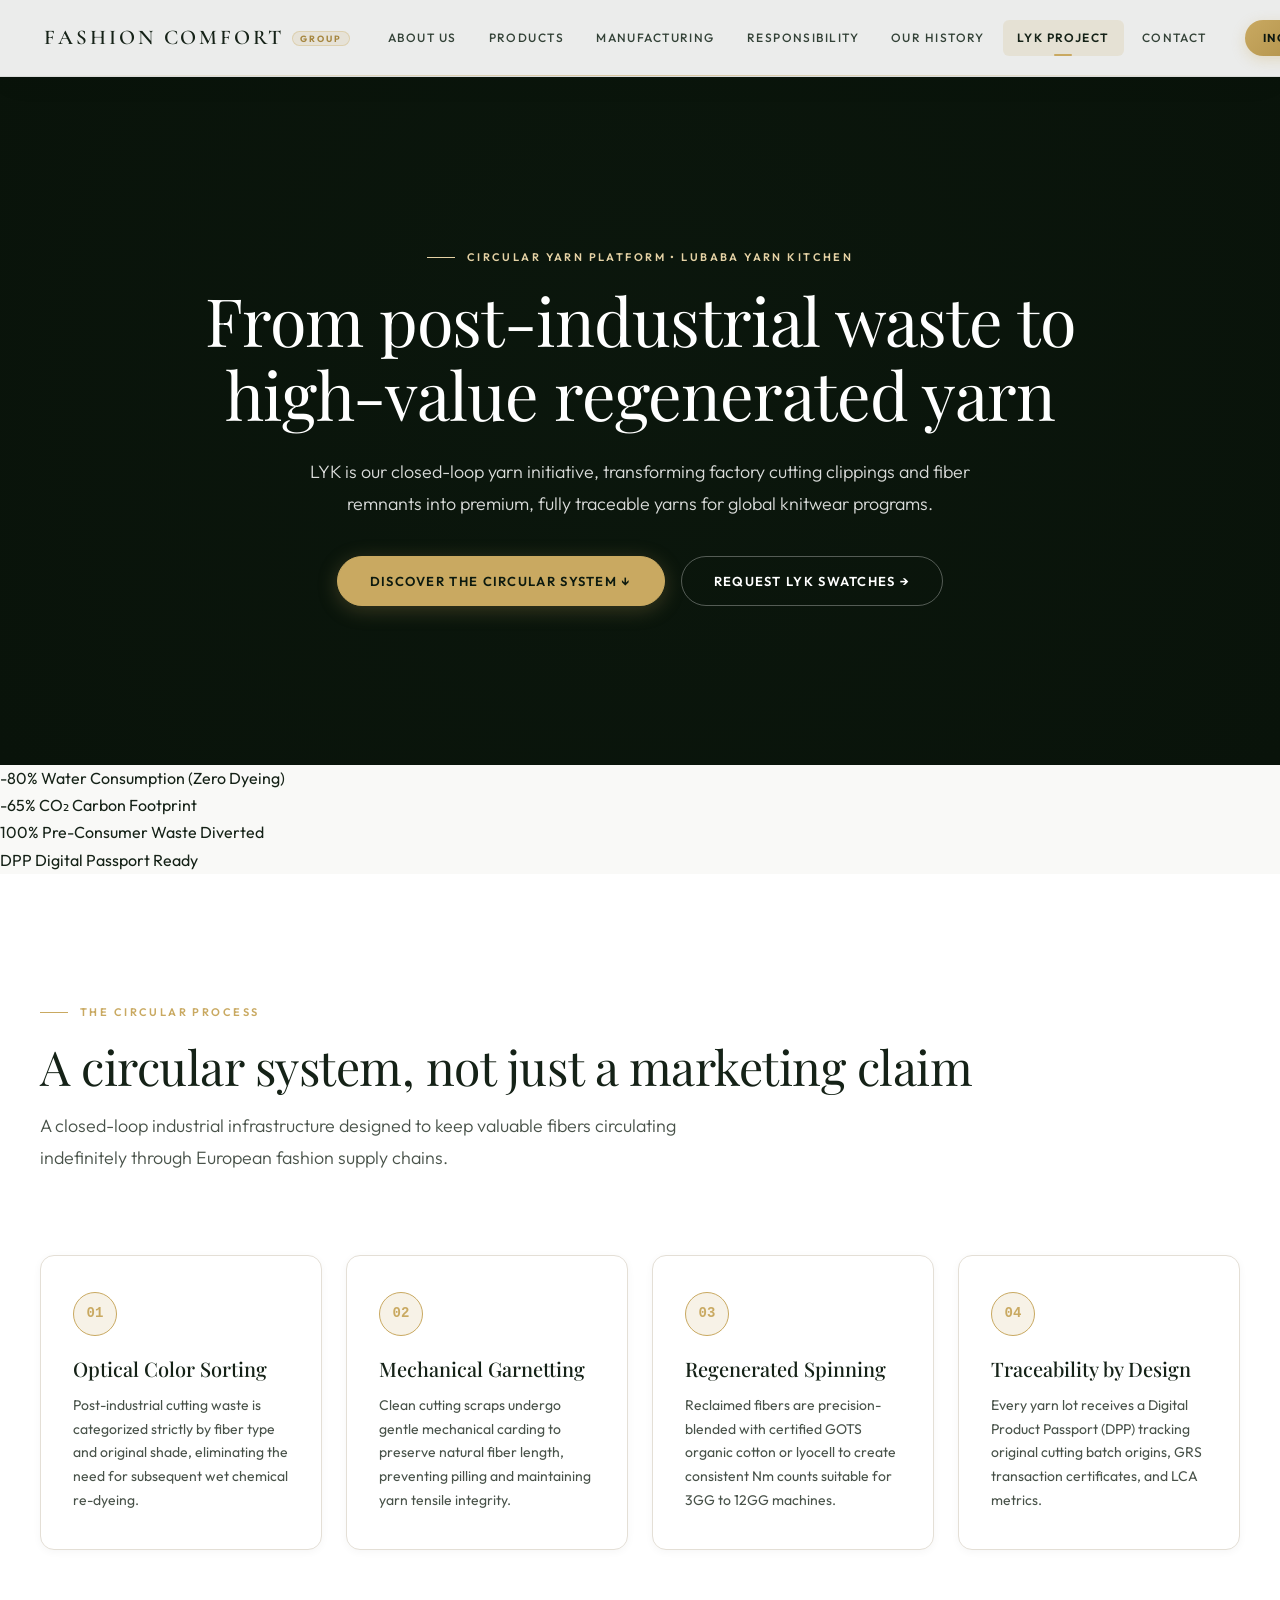
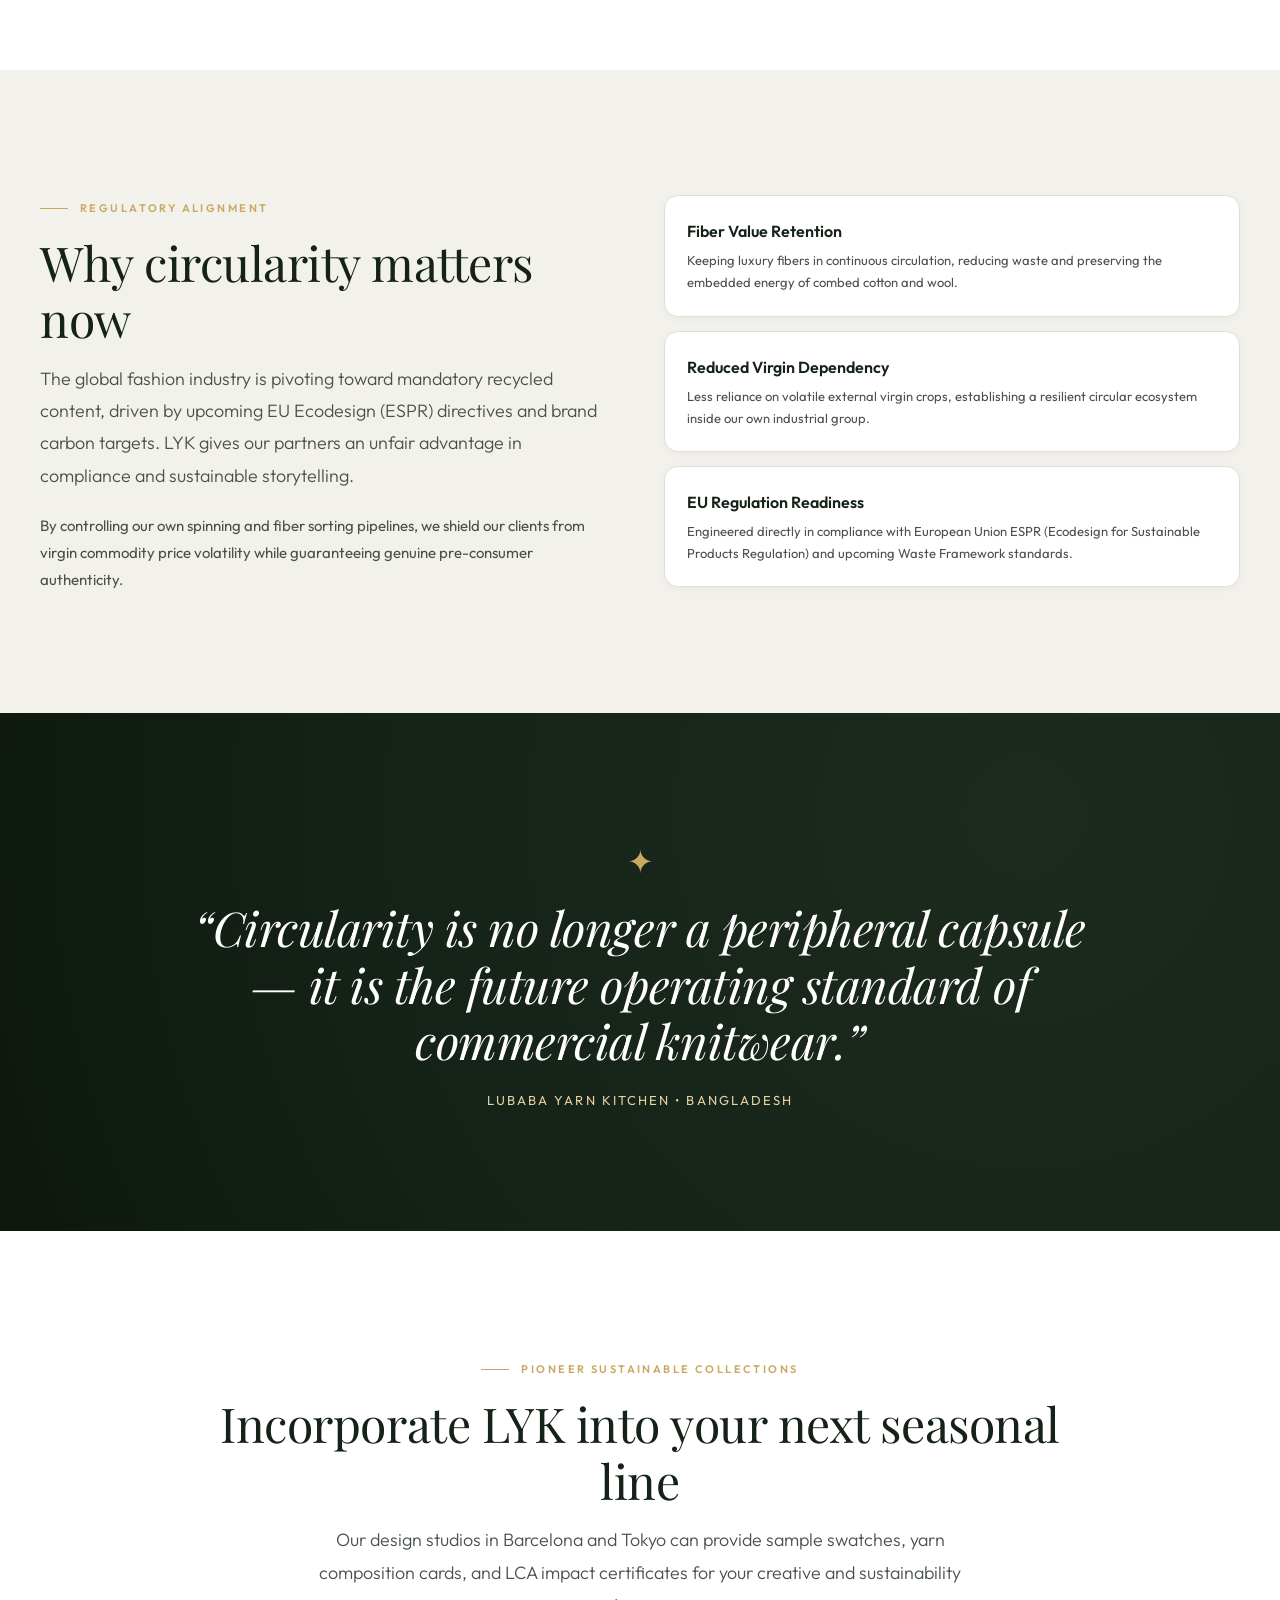
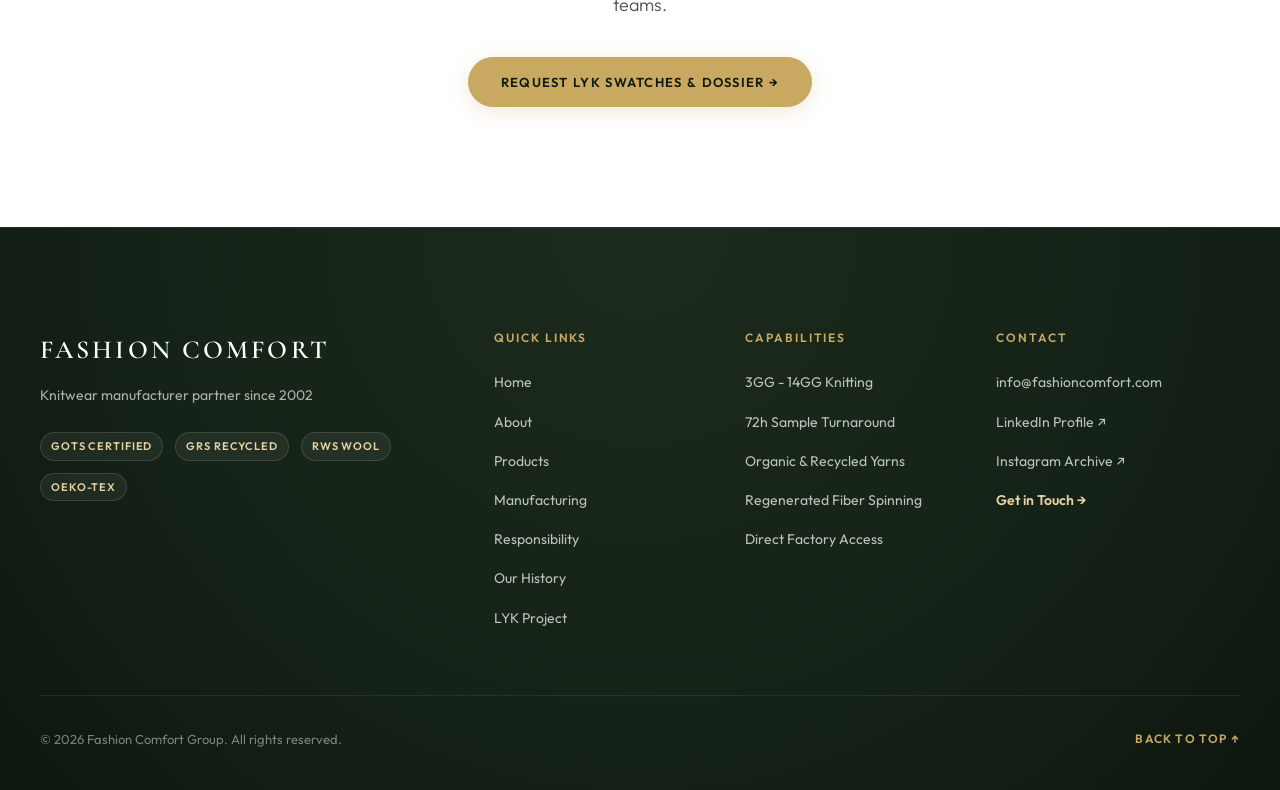
==== commit 2f8f06f2: "feat: add design system stylesheets and structured project page directories" ====
--- a/LYK Project/index.html
+++ b/LYK Project/index.html
@@ -73,13 +73,6 @@
   <nav class="ds-nav static" id="navbar">
     <div class="ds-nav-inner">
       <a href="index.html" class="ds-nav-logo-wrap">
-        <span class="ds-nav-emblem">
-          <svg viewBox="0 0 24 24" fill="none" stroke="currentColor" stroke-width="1.5">
-            <circle cx="12" cy="12" r="9" stroke="var(--gold)" stroke-width="1.3"/>
-            <path d="M7 12c1.4-2.4 3.2-3 5-3s3.6.6 5 3c-1.4 2.4-3.2 3-5 3s-3.6-.6-5-3z" stroke="var(--gold)" stroke-width="1.3"/>
-            <circle cx="12" cy="12" r="1.8" fill="var(--gold)"/>
-          </svg>
-        </span>
         <span class="ds-nav-logo">Fashion Comfort <span class="ds-logo-sub">GROUP</span></span>
       </a>
       <ul class="ds-nav-links">
--- a/LYK Project/css/design-system.css
+++ b/LYK Project/css/design-system.css
@@ -350,18 +350,7 @@
 }
 
 .ds-nav-emblem {
-  width: 28px;
-  height: 28px;
-  display: inline-flex;
-  align-items: center;
-  justify-content: center;
-  color: var(--gold);
-  flex-shrink: 0;
-  transition: transform 0.35s cubic-bezier(0.16, 1, 0.3, 1);
-}
-
-.ds-nav-logo-wrap:hover .ds-nav-emblem {
-  transform: rotate(18deg) scale(1.1);
+  display: none !important;
 }
 
 .ds-nav-logo {
